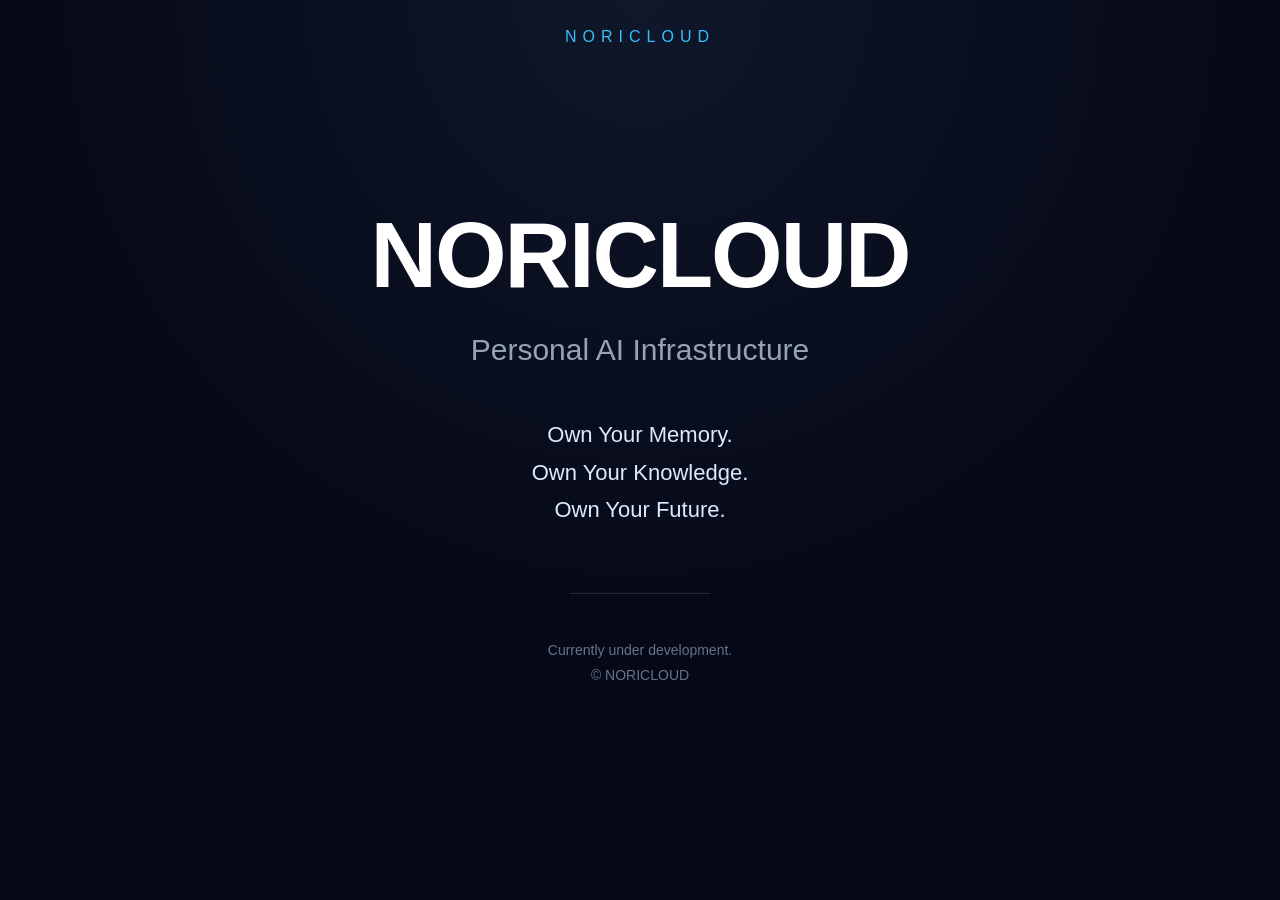
==== index.html @ ceeccc23 "Add files via upload" ====
<!DOCTYPE html>
<html lang="en">
<head>
<meta charset="UTF-8">
<meta name="viewport" content="width=device-width, initial-scale=1.0">
<title>NORICLOUD</title>
<style>
:root {
    --bg: #050816;
    --text: #ffffff;
    --muted: #94a3b8;
    --accent: #38bdf8;
    --line: rgba(255,255,255,0.12);
}

* {
    margin: 0;
    padding: 0;
    box-sizing: border-box;
}

html, body {
    width: 100%;
    height: 100%;
}

body {
    background: radial-gradient(circle at top, #0f172a 0%, #050816 60%);
    color: var(--text);
    font-family: Inter, -apple-system, BlinkMacSystemFont, "Segoe UI", sans-serif;
    min-height: 100vh;
    overflow: hidden;
}

.container {
    min-height: 100vh;
    display: flex;
    flex-direction: column;
    justify-content: center;
    align-items: center;
    padding: 48px 24px;
    text-align: center;
}

.logo {
    position: absolute;
    top: 28px;
    left: 50%;
    transform: translateX(-50%);
    font-size: 16px;
    letter-spacing: 6px;
    color: var(--accent);
    font-weight: 500;
}

.hero {
    max-width: 900px;
    width: 100%;
}

.hero h1 {
    font-size: clamp(56px, 10vw, 92px);
    font-weight: 800;
    letter-spacing: -2px;
    line-height: 0.95;
    margin-bottom: 28px;
}

.hero .subtitle {
    font-size: clamp(22px, 3vw, 30px);
    color: var(--muted);
    line-height: 1.5;
    margin-bottom: 44px;
}

.tagline {
    font-size: clamp(18px, 2.4vw, 22px);
    line-height: 1.7;
    color: #dbeafe;
}

.divider {
    width: 140px;
    height: 1px;
    background: var(--line);
    margin: 64px auto 44px;
}

.footer {
    margin-top: 10px;
    font-size: 14px;
    color: #64748b;
    line-height: 1.8;
}

@media (max-width: 640px) {
    body {
        overflow: auto;
    }

    .container {
        padding: 72px 20px 40px;
    }

    .logo {
        top: 20px;
        font-size: 14px;
        letter-spacing: 5px;
    }

    .divider {
        margin: 48px auto 32px;
    }
}
</style>
</head>
<body>
    <div class="container">
        <div class="logo">NORICLOUD</div>

        <section class="hero">
            <h1>NORICLOUD</h1>
            <div class="subtitle">Personal AI Infrastructure</div>

            <div class="tagline">
                Own Your Memory.<br>
                Own Your Knowledge.<br>
                Own Your Future.
            </div>

            <div class="divider"></div>

            <div class="footer">
                Currently under development.<br>
                © NORICLOUD
            </div>
        </section>
    </div>
</body>
</html>
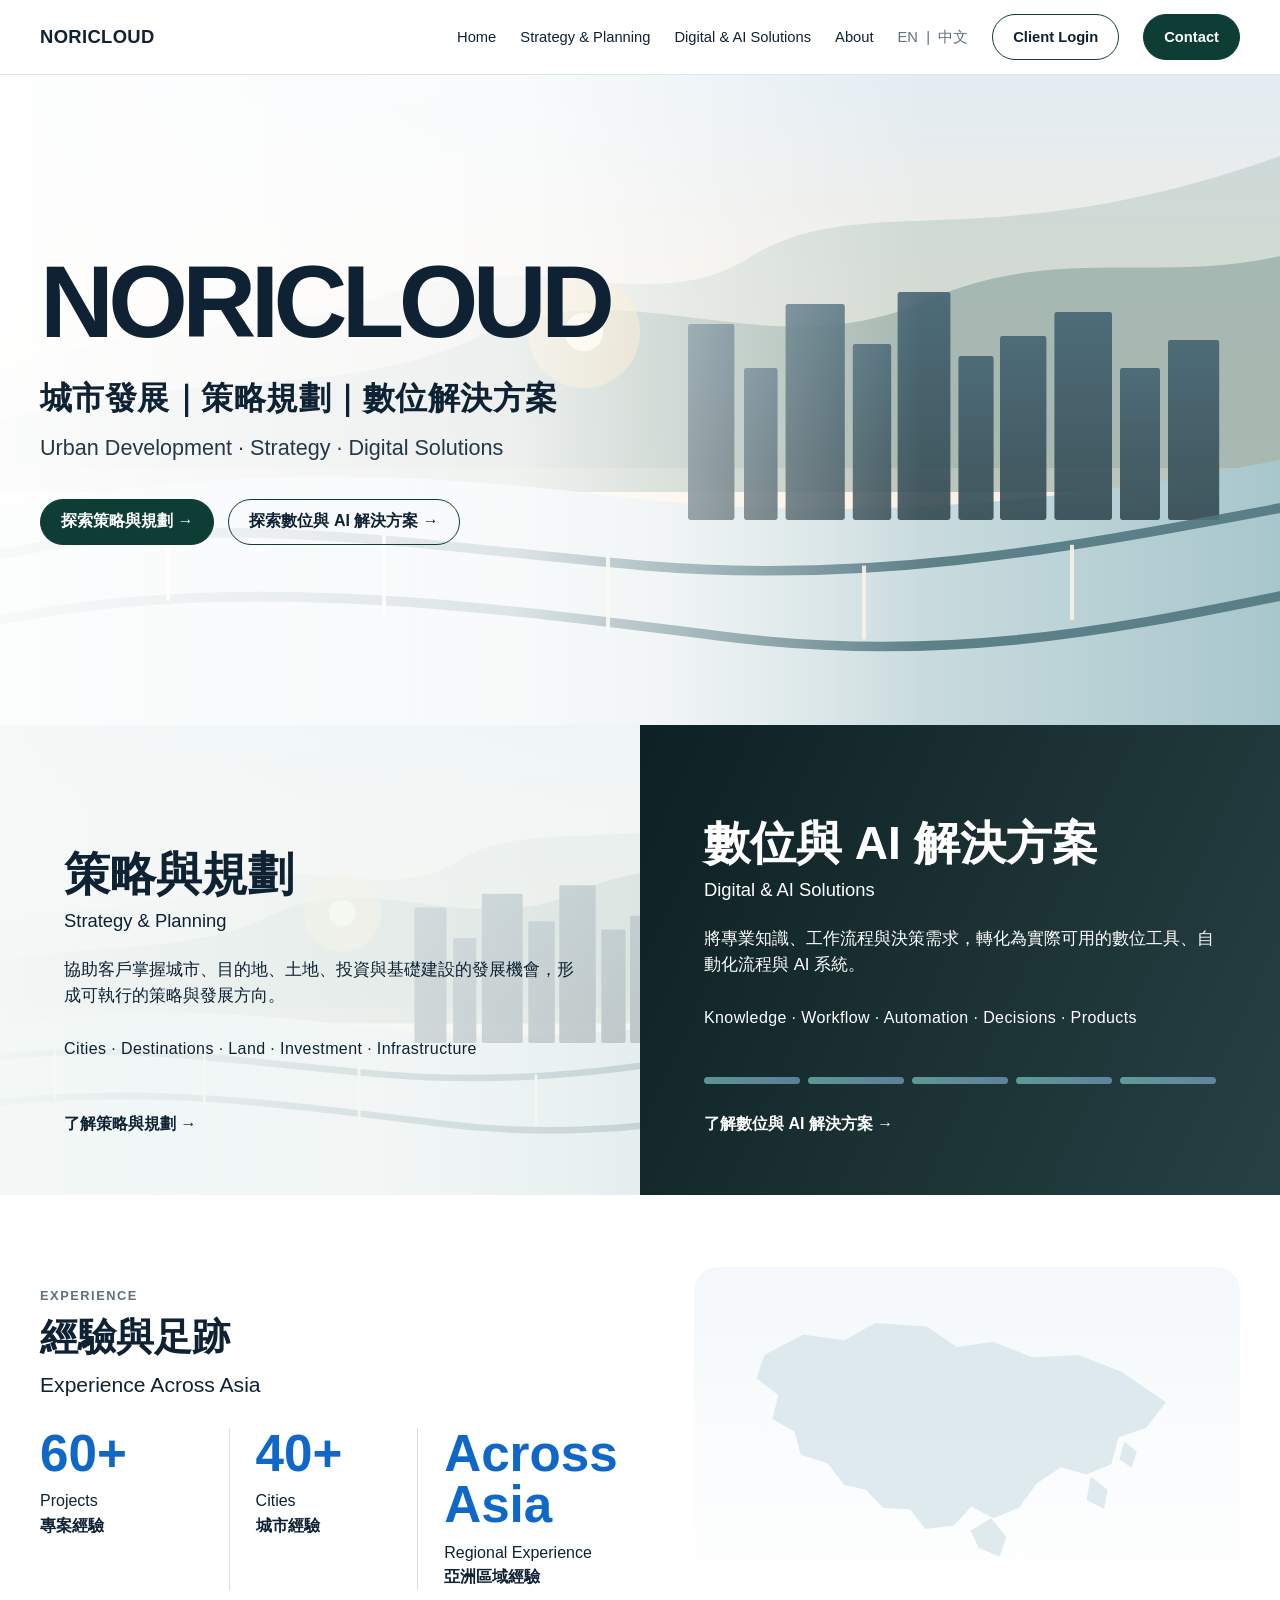
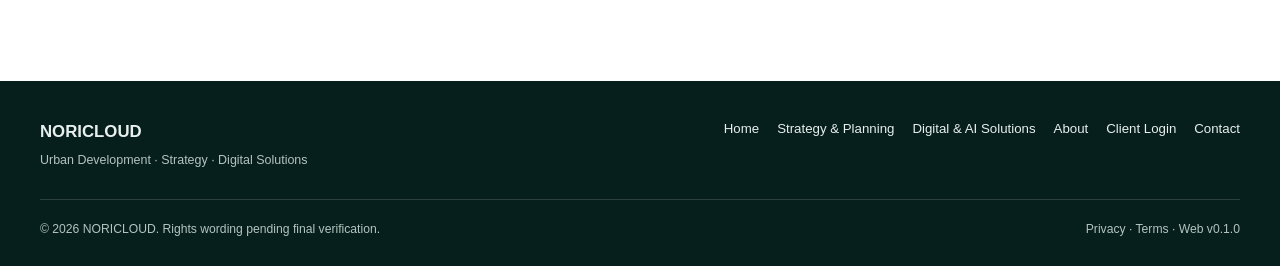
==== commit ade1eb2f: "Build responsive NORICLOUD homepage v0.1" ====
--- a/index.html
+++ b/index.html
@@ -1,140 +1,129 @@
-<!DOCTYPE html>
-<html lang="en">
-<head>
-<meta charset="UTF-8">
-<meta name="viewport" content="width=device-width, initial-scale=1.0">
-<title>NORICLOUD</title>
-<style>
-:root {
-    --bg: #050816;
-    --text: #ffffff;
-    --muted: #94a3b8;
-    --accent: #38bdf8;
-    --line: rgba(255,255,255,0.12);
-}
-
-* {
-    margin: 0;
-    padding: 0;
-    box-sizing: border-box;
-}
-
-html, body {
-    width: 100%;
-    height: 100%;
-}
-
-body {
-    background: radial-gradient(circle at top, #0f172a 0%, #050816 60%);
-    color: var(--text);
-    font-family: Inter, -apple-system, BlinkMacSystemFont, "Segoe UI", sans-serif;
-    min-height: 100vh;
-    overflow: hidden;
-}
-
-.container {
-    min-height: 100vh;
-    display: flex;
-    flex-direction: column;
-    justify-content: center;
-    align-items: center;
-    padding: 48px 24px;
-    text-align: center;
-}
-
-.logo {
-    position: absolute;
-    top: 28px;
-    left: 50%;
-    transform: translateX(-50%);
-    font-size: 16px;
-    letter-spacing: 6px;
-    color: var(--accent);
-    font-weight: 500;
-}
-
-.hero {
-    max-width: 900px;
-    width: 100%;
-}
-
-.hero h1 {
-    font-size: clamp(56px, 10vw, 92px);
-    font-weight: 800;
-    letter-spacing: -2px;
-    line-height: 0.95;
-    margin-bottom: 28px;
-}
-
-.hero .subtitle {
-    font-size: clamp(22px, 3vw, 30px);
-    color: var(--muted);
-    line-height: 1.5;
-    margin-bottom: 44px;
-}
-
-.tagline {
-    font-size: clamp(18px, 2.4vw, 22px);
-    line-height: 1.7;
-    color: #dbeafe;
-}
-
-.divider {
-    width: 140px;
-    height: 1px;
-    background: var(--line);
-    margin: 64px auto 44px;
-}
-
-.footer {
-    margin-top: 10px;
-    font-size: 14px;
-    color: #64748b;
-    line-height: 1.8;
-}
-
-@media (max-width: 640px) {
-    body {
-        overflow: auto;
-    }
-
-    .container {
-        padding: 72px 20px 40px;
-    }
-
-    .logo {
-        top: 20px;
-        font-size: 14px;
-        letter-spacing: 5px;
-    }
-
-    .divider {
-        margin: 48px auto 32px;
-    }
-}
-</style>
-</head>
-<body>
-    <div class="container">
-        <div class="logo">NORICLOUD</div>
-
-        <section class="hero">
-            <h1>NORICLOUD</h1>
-            <div class="subtitle">Personal AI Infrastructure</div>
-
-            <div class="tagline">
-                Own Your Memory.<br>
-                Own Your Knowledge.<br>
-                Own Your Future.
-            </div>
-
-            <div class="divider"></div>
-
-            <div class="footer">
-                Currently under development.<br>
-                © NORICLOUD
-            </div>
-        </section>
-    </div>
-</body>
+<!doctype html>
+<html lang="zh-Hant">
+<head>
+  <meta charset="utf-8">
+  <meta name="viewport" content="width=device-width,initial-scale=1">
+  <meta name="description" content="NORICLOUD — 城市發展、策略規劃與數位解決方案。">
+  <title>NORICLOUD | Urban Development · Strategy · Digital Solutions</title>
+  <link rel="stylesheet" href="styles.css">
+</head>
+<body>
+  <header class="site-header">
+    <div class="container header-inner">
+      <a class="brand" href="#top" aria-label="NORICLOUD Home">NORICLOUD</a>
+
+      <nav class="desktop-nav" aria-label="Primary">
+        <a href="#top">Home</a>
+        <a href="#strategy-planning">Strategy &amp; Planning</a>
+        <a href="#digital-ai">Digital &amp; AI Solutions</a>
+        <a href="about.html">About</a>
+        <span class="lang">EN&nbsp;&nbsp;|&nbsp;&nbsp;中文</span>
+        <a class="btn" href="client.html">Client Login</a>
+        <a class="btn btn-primary" href="mailto:hello@noricloud.net">Contact</a>
+      </nav>
+
+      <details class="mobile-menu">
+        <summary>Menu</summary>
+        <nav class="mobile-panel" aria-label="Mobile">
+          <a href="#top">Home</a>
+          <a href="#strategy-planning">Strategy &amp; Planning</a>
+          <a href="#digital-ai">Digital &amp; AI Solutions</a>
+          <a href="about.html">About</a>
+          <a href="client.html">Client Login</a>
+          <a href="mailto:hello@noricloud.net">Contact</a>
+          <span class="lang">EN | 中文</span>
+        </nav>
+      </details>
+    </div>
+  </header>
+
+  <main id="top">
+    <section class="hero" aria-labelledby="hero-title">
+      <div class="container hero-inner">
+        <div class="hero-copy">
+          <h1 id="hero-title">NORICLOUD</h1>
+          <p class="descriptor-zh">城市發展｜策略規劃｜數位解決方案</p>
+          <p class="descriptor-en">Urban Development · Strategy · Digital Solutions</p>
+          <div class="hero-actions">
+            <a class="btn btn-primary" href="#strategy-planning">探索策略與規劃 →</a>
+            <a class="btn" href="#digital-ai">探索數位與 AI 解決方案 →</a>
+          </div>
+        </div>
+      </div>
+    </section>
+
+    <section class="lanes" aria-label="NORICLOUD service lanes">
+      <article class="lane lane-strategy" id="strategy-planning">
+        <h2>策略與規劃</h2>
+        <p class="en">Strategy &amp; Planning</p>
+        <p>協助客戶掌握城市、目的地、土地、投資與基礎建設的發展機會，形成可執行的策略與發展方向。</p>
+        <p class="keywords">Cities · Destinations · Land · Investment · Infrastructure</p>
+        <a class="more" href="strategy-planning.html">了解策略與規劃 →</a>
+      </article>
+
+      <article class="lane lane-digital" id="digital-ai">
+        <h2>數位與 AI 解決方案</h2>
+        <p class="en">Digital &amp; AI Solutions</p>
+        <p>將專業知識、工作流程與決策需求，轉化為實際可用的數位工具、自動化流程與 AI 系統。</p>
+        <p class="keywords">Knowledge · Workflow · Automation · Decisions · Products</p>
+        <div class="digital-visual" aria-hidden="true">
+          <span class="digital-node"></span><span class="digital-node"></span><span class="digital-node"></span><span class="digital-node"></span><span class="digital-node"></span>
+        </div>
+        <a class="more" href="digital-ai.html">了解數位與 AI 解決方案 →</a>
+      </article>
+    </section>
+
+    <section class="experience" aria-labelledby="experience-title">
+      <div class="container experience-grid">
+        <div>
+          <div class="section-kicker">Experience</div>
+          <h2 class="section-title" id="experience-title">經驗與足跡<br><span style="font-weight:500;font-size:.55em">Experience Across Asia</span></h2>
+          <div class="metrics">
+            <div class="metric">
+              <strong>60+</strong>
+              <span>Projects</span>
+              <span class="cn">專案經驗</span>
+            </div>
+            <div class="metric">
+              <strong>40+</strong>
+              <span>Cities</span>
+              <span class="cn">城市經驗</span>
+            </div>
+            <div class="metric">
+              <strong>Across Asia</strong>
+              <span>Regional Experience</span>
+              <span class="cn">亞洲區域經驗</span>
+            </div>
+          </div>
+        </div>
+        <div class="asia-map" aria-label="Neutral Asia outline without project markers">
+          <img src="assets/asia-outline.svg" alt="Simplified Asia outline without project or city markers">
+        </div>
+      </div>
+    </section>
+  </main>
+
+  <footer class="site-footer">
+    <div class="container">
+      <div class="footer-main">
+        <div>
+          <div class="footer-brand">NORICLOUD</div>
+          <div class="footer-sub">Urban Development · Strategy · Digital Solutions</div>
+        </div>
+        <nav class="footer-links" aria-label="Footer">
+          <a href="#top">Home</a>
+          <a href="strategy-planning.html">Strategy &amp; Planning</a>
+          <a href="digital-ai.html">Digital &amp; AI Solutions</a>
+          <a href="about.html">About</a>
+          <a href="client.html">Client Login</a>
+          <a href="mailto:hello@noricloud.net">Contact</a>
+        </nav>
+      </div>
+      <div class="footer-bottom">
+        <span>© 2026 NORICLOUD. Rights wording pending final verification.</span>
+        <span>Privacy · Terms · Web v0.1.0</span>
+      </div>
+    </div>
+  </footer>
+</body>
 </html>
--- a/styles.css
+++ b/styles.css
@@ -0,0 +1,80 @@
+:root{
+  --bg:#f6f8f7;--surface:#ffffff;--surface-2:#eef3f1;--text:#0e2234;--muted:#60707d;--line:#d8e0dd;
+  --green:#0d3d35;--green-2:#174f45;--blue:#0f67c8;--dark:#061f1c;--white:#fff;
+  --radius:28px;--shadow:0 18px 60px rgba(12,33,43,.08);--max:1200px;
+}
+*{box-sizing:border-box}
+html{scroll-behavior:smooth}
+body{margin:0;font-family:-apple-system,BlinkMacSystemFont,"Segoe UI","Noto Sans TC","PingFang TC","Microsoft JhengHei",Arial,sans-serif;background:var(--bg);color:var(--text);line-height:1.55}
+a{color:inherit;text-decoration:none}
+img{max-width:100%;display:block}
+.container{width:min(calc(100% - 40px),var(--max));margin-inline:auto}
+.site-header{position:sticky;top:0;z-index:20;background:rgba(255,255,255,.92);backdrop-filter:blur(16px);border-bottom:1px solid rgba(216,224,221,.8)}
+.header-inner{min-height:74px;display:flex;align-items:center;gap:28px}
+.brand{font-size:1.15rem;font-weight:800;letter-spacing:.02em;margin-right:auto}
+.desktop-nav{display:flex;align-items:center;gap:24px;font-size:.92rem}
+.desktop-nav a:hover,.desktop-nav a:focus-visible{text-decoration:underline;text-underline-offset:5px}
+.lang{color:var(--muted)}
+.btn{display:inline-flex;align-items:center;justify-content:center;gap:10px;min-height:46px;padding:0 20px;border:1px solid var(--green);border-radius:999px;font-weight:700;transition:.2s ease;background:transparent}
+.btn:hover{transform:translateY(-1px)}
+.btn-primary{background:var(--green);color:var(--white)}
+.mobile-menu{display:none;margin-left:auto}
+.mobile-menu summary{list-style:none;cursor:pointer;font-weight:700}
+.mobile-menu summary::-webkit-details-marker{display:none}
+.mobile-menu[open] .mobile-panel{display:grid}
+.mobile-panel{position:absolute;right:20px;top:64px;min-width:240px;background:var(--surface);padding:18px;border:1px solid var(--line);border-radius:18px;box-shadow:var(--shadow);gap:12px}
+.hero{position:relative;overflow:hidden;min-height:650px;background:linear-gradient(90deg,rgba(255,255,255,.96) 0%,rgba(255,255,255,.82) 40%,rgba(255,255,255,.15) 72%),url("assets/hero-urban.svg") center/cover no-repeat}
+.hero-inner{min-height:650px;display:flex;align-items:center}
+.hero-copy{max-width:760px;padding:72px 0}
+.hero h1{font-size:clamp(3.4rem,8vw,7rem);line-height:.92;letter-spacing:-.055em;margin:0 0 24px;font-weight:850}
+.descriptor-zh{font-size:clamp(1.45rem,2.5vw,2.15rem);font-weight:750;letter-spacing:.015em;margin:0 0 8px}
+.descriptor-en{font-size:clamp(1.05rem,1.7vw,1.35rem);color:#243847;margin:0}
+.hero-actions{display:flex;gap:14px;flex-wrap:wrap;margin-top:34px}
+.lanes{display:grid;grid-template-columns:1fr 1fr}
+.lane{min-height:470px;padding:58px clamp(28px,5vw,72px);display:flex;flex-direction:column;justify-content:flex-end}
+.lane h2{font-size:clamp(2rem,3.6vw,3.2rem);line-height:1.05;margin:0 0 8px}
+.lane .en{font-size:1.15rem;margin:0 0 22px}
+.lane p{max-width:560px;font-size:1.05rem;margin:0 0 22px}
+.lane .keywords{font-size:1rem;letter-spacing:.025em;margin-top:6px}
+.lane .more{display:inline-flex;align-items:center;gap:10px;font-weight:800;margin-top:28px}
+.lane-strategy{background:linear-gradient(90deg,rgba(245,249,248,.97),rgba(245,249,248,.74)),url("assets/hero-urban.svg") 25% 55%/cover no-repeat;color:var(--text)}
+.lane-digital{background:linear-gradient(115deg,rgba(4,24,27,.96),rgba(9,37,41,.87));color:white}
+.digital-visual{margin-top:24px;display:grid;grid-template-columns:repeat(5,minmax(0,1fr));gap:8px}
+.digital-node{height:7px;border-radius:999px;background:linear-gradient(90deg,#7fd1c7,#84a9d7);opacity:.65}
+.experience{background:var(--surface);padding:72px 0}
+.experience-grid{display:grid;grid-template-columns:1.05fr .95fr;gap:50px;align-items:center}
+.section-kicker{font-size:.8rem;letter-spacing:.12em;text-transform:uppercase;color:var(--muted);font-weight:800;margin-bottom:10px}
+.section-title{font-size:clamp(2rem,3vw,3rem);margin:0 0 28px;line-height:1.1}
+.metrics{display:grid;grid-template-columns:repeat(3,1fr);gap:0}
+.metric{padding:0 26px;border-left:1px solid var(--line)}
+.metric:first-child{padding-left:0;border-left:0}
+.metric strong{display:block;color:var(--blue);font-size:clamp(2.3rem,4vw,4rem);line-height:1;margin-bottom:10px}
+.metric span{display:block}
+.metric .cn{font-weight:700}
+.asia-map{background:linear-gradient(180deg,#f4f8fa,#fff);border-radius:24px;padding:18px}
+.site-footer{background:var(--dark);color:#e8f0ed;padding:38px 0 28px}
+.footer-main{display:grid;grid-template-columns:1fr auto;gap:30px;align-items:start}
+.footer-brand{font-weight:800;font-size:1.05rem}
+.footer-sub{font-size:.78rem;color:#b4c4bf;margin-top:6px}
+.footer-links{display:flex;flex-wrap:wrap;gap:18px;font-size:.83rem;justify-content:flex-end}
+.footer-bottom{margin-top:28px;padding-top:20px;border-top:1px solid rgba(255,255,255,.15);display:flex;justify-content:space-between;gap:18px;color:#b4c4bf;font-size:.76rem;flex-wrap:wrap}
+@media(max-width:900px){
+  .desktop-nav{display:none}.mobile-menu{display:block}.header-inner{min-height:64px}
+  .hero,.hero-inner{min-height:560px}.hero{background:linear-gradient(180deg,rgba(255,255,255,.96) 0%,rgba(255,255,255,.84) 55%,rgba(255,255,255,.15) 100%),url("assets/hero-urban.svg") center/cover no-repeat}
+  .hero-copy{padding:58px 0 96px}.hero h1{font-size:clamp(3.4rem,14vw,6.1rem)}
+  .lanes{grid-template-columns:1fr}.lane{min-height:auto;padding:50px 28px}.lane p{max-width:none}
+  .experience-grid{grid-template-columns:1fr}.asia-map{max-width:620px}
+}
+@media(max-width:640px){
+  .container{width:min(calc(100% - 28px),var(--max))}
+  .brand{font-size:1rem}.hero-actions{display:grid;grid-template-columns:1fr}
+  .btn{width:100%}.descriptor-zh{font-size:1.35rem}.descriptor-en{font-size:1rem}
+  .metrics{grid-template-columns:1fr}.metric{border-left:0;border-top:1px solid var(--line);padding:20px 0}.metric:first-child{border-top:0;padding-top:0}
+  .footer-main{grid-template-columns:1fr}.footer-links{justify-content:flex-start}
+}
+@media(prefers-color-scheme:dark){
+  :root{--bg:#08110f;--surface:#0c1715;--surface-2:#10201d;--text:#edf5f2;--muted:#a3b4ae;--line:#29403a;--blue:#6eb5ff}
+  .site-header{background:rgba(8,17,15,.92)}.hero{background:linear-gradient(90deg,rgba(8,17,15,.95) 0%,rgba(8,17,15,.80) 42%,rgba(8,17,15,.16) 72%),url("assets/hero-urban.svg") center/cover no-repeat}
+  .descriptor-en{color:#cfddd8}.lane-strategy{background:linear-gradient(90deg,rgba(12,23,21,.97),rgba(12,23,21,.78)),url("assets/hero-urban.svg") 25% 55%/cover no-repeat}
+  .asia-map{background:#0e1b18}
+}
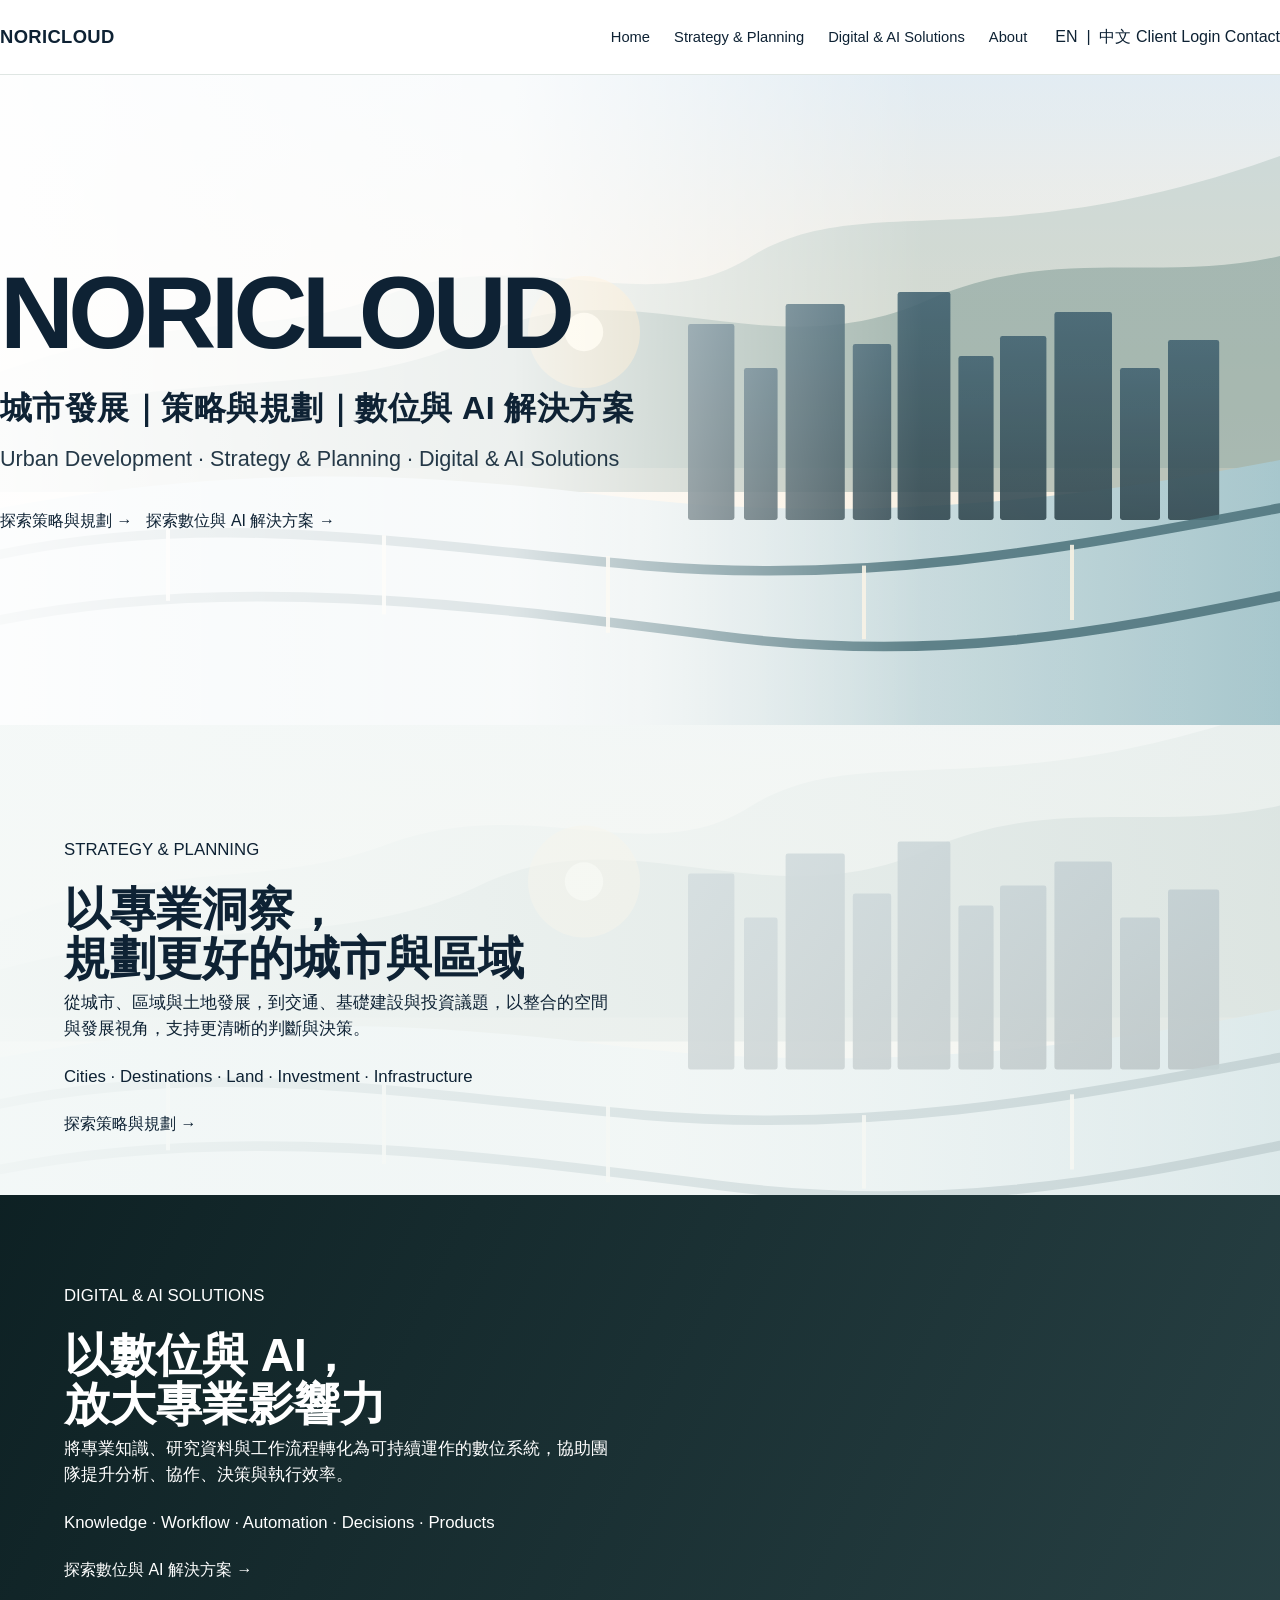
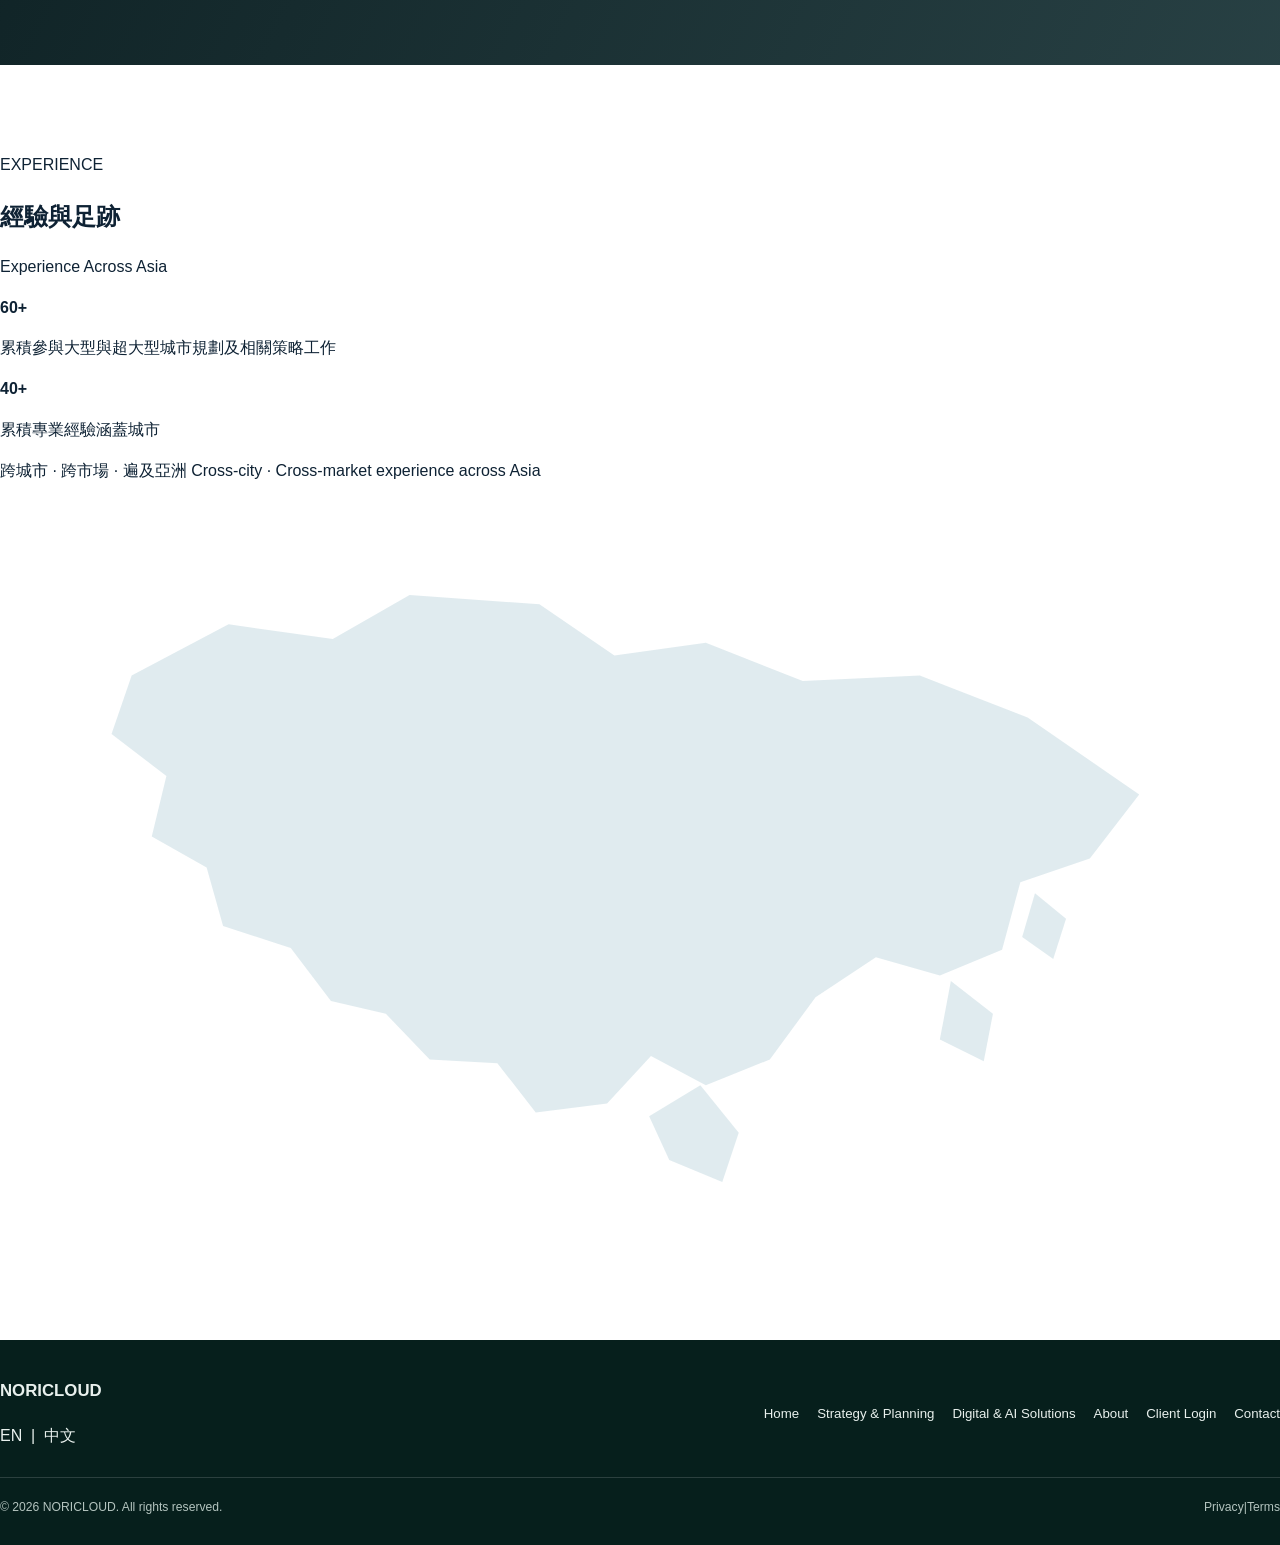
==== commit 30df062b: "Reconstruct PR-001 Home from accepted design baseline" ====
--- a/index.html
+++ b/index.html
@@ -3,35 +3,39 @@
 <head>
   <meta charset="utf-8">
   <meta name="viewport" content="width=device-width,initial-scale=1">
-  <meta name="description" content="NORICLOUD — 城市發展、策略規劃與數位解決方案。">
-  <title>NORICLOUD | Urban Development · Strategy · Digital Solutions</title>
+  <meta name="description" content="NORICLOUD — 城市發展、策略與規劃、數位與 AI 解決方案。">
+  <title>NORICLOUD | Urban Development · Strategy &amp; Planning · Digital &amp; AI Solutions</title>
   <link rel="stylesheet" href="styles.css">
 </head>
 <body>
   <header class="site-header">
-    <div class="container header-inner">
+    <div class="site-shell header-inner">
       <a class="brand" href="#top" aria-label="NORICLOUD Home">NORICLOUD</a>
 
-      <nav class="desktop-nav" aria-label="Primary">
-        <a href="#top">Home</a>
-        <a href="#strategy-planning">Strategy &amp; Planning</a>
-        <a href="#digital-ai">Digital &amp; AI Solutions</a>
+      <nav class="desktop-nav" aria-label="Primary navigation">
+        <a class="is-active" href="#top">Home</a>
+        <a href="strategy-planning.html">Strategy &amp; Planning</a>
+        <a href="digital-ai.html">Digital &amp; AI Solutions</a>
         <a href="about.html">About</a>
-        <span class="lang">EN&nbsp;&nbsp;|&nbsp;&nbsp;中文</span>
-        <a class="btn" href="client.html">Client Login</a>
-        <a class="btn btn-primary" href="mailto:hello@noricloud.net">Contact</a>
       </nav>
 
+      <div class="header-actions">
+        <span class="language-switch" aria-label="Language switch">EN&nbsp;&nbsp;|&nbsp;&nbsp;中文</span>
+        <span class="header-divider" aria-hidden="true"></span>
+        <a href="client.html">Client Login</a>
+        <a href="mailto:contact@noricloud.net">Contact</a>
+      </div>
+
       <details class="mobile-menu">
-        <summary>Menu</summary>
-        <nav class="mobile-panel" aria-label="Mobile">
+        <summary aria-label="Open navigation">Menu</summary>
+        <nav class="mobile-panel" aria-label="Mobile navigation">
           <a href="#top">Home</a>
-          <a href="#strategy-planning">Strategy &amp; Planning</a>
-          <a href="#digital-ai">Digital &amp; AI Solutions</a>
+          <a href="strategy-planning.html">Strategy &amp; Planning</a>
+          <a href="digital-ai.html">Digital &amp; AI Solutions</a>
           <a href="about.html">About</a>
           <a href="client.html">Client Login</a>
-          <a href="mailto:hello@noricloud.net">Contact</a>
-          <span class="lang">EN | 中文</span>
+          <a href="mailto:contact@noricloud.net">Contact</a>
+          <span class="language-switch">EN | 中文</span>
         </nav>
       </details>
     </div>
@@ -39,91 +43,96 @@
 
   <main id="top">
     <section class="hero" aria-labelledby="hero-title">
-      <div class="container hero-inner">
+      <div class="hero-media" aria-hidden="true"></div>
+      <div class="hero-shade" aria-hidden="true"></div>
+      <div class="site-shell hero-inner">
         <div class="hero-copy">
           <h1 id="hero-title">NORICLOUD</h1>
-          <p class="descriptor-zh">城市發展｜策略規劃｜數位解決方案</p>
-          <p class="descriptor-en">Urban Development · Strategy · Digital Solutions</p>
+          <p class="descriptor-zh">城市發展｜策略與規劃｜數位與 AI 解決方案</p>
+          <p class="descriptor-en">Urban Development · Strategy &amp; Planning · Digital &amp; AI Solutions</p>
           <div class="hero-actions">
-            <a class="btn btn-primary" href="#strategy-planning">探索策略與規劃 →</a>
-            <a class="btn" href="#digital-ai">探索數位與 AI 解決方案 →</a>
+            <a class="hero-link" href="#strategy-planning">探索策略與規劃 <span aria-hidden="true">→</span></a>
+            <a class="hero-link" href="#digital-ai">探索數位與 AI 解決方案 <span aria-hidden="true">→</span></a>
           </div>
         </div>
       </div>
     </section>
 
-    <section class="lanes" aria-label="NORICLOUD service lanes">
+    <section class="two-lanes" aria-label="NORICLOUD primary capability paths">
       <article class="lane lane-strategy" id="strategy-planning">
-        <h2>策略與規劃</h2>
-        <p class="en">Strategy &amp; Planning</p>
-        <p>協助客戶掌握城市、目的地、土地、投資與基礎建設的發展機會，形成可執行的策略與發展方向。</p>
-        <p class="keywords">Cities · Destinations · Land · Investment · Infrastructure</p>
-        <a class="more" href="strategy-planning.html">了解策略與規劃 →</a>
+        <div class="lane-copy">
+          <p class="lane-kicker">STRATEGY &amp; PLANNING</p>
+          <h2>以專業洞察，<br>規劃更好的城市與區域</h2>
+          <p class="lane-summary">從城市、區域與土地發展，到交通、基礎建設與投資議題，以整合的空間與發展視角，支持更清晰的判斷與決策。</p>
+          <p class="lane-scope">Cities · Destinations · Land · Investment · Infrastructure</p>
+          <a class="lane-link" href="strategy-planning.html">探索策略與規劃 <span aria-hidden="true">→</span></a>
+        </div>
+        <div class="lane-visual strategy-visual" role="img" aria-label="Strategy and planning visual placeholder showing spatial planning and infrastructure relationships"></div>
       </article>
 
       <article class="lane lane-digital" id="digital-ai">
-        <h2>數位與 AI 解決方案</h2>
-        <p class="en">Digital &amp; AI Solutions</p>
-        <p>將專業知識、工作流程與決策需求，轉化為實際可用的數位工具、自動化流程與 AI 系統。</p>
-        <p class="keywords">Knowledge · Workflow · Automation · Decisions · Products</p>
-        <div class="digital-visual" aria-hidden="true">
-          <span class="digital-node"></span><span class="digital-node"></span><span class="digital-node"></span><span class="digital-node"></span><span class="digital-node"></span>
+        <div class="lane-copy">
+          <p class="lane-kicker">DIGITAL &amp; AI SOLUTIONS</p>
+          <h2>以數位與 AI，<br>放大專業影響力</h2>
+          <p class="lane-summary">將專業知識、研究資料與工作流程轉化為可持續運作的數位系統，協助團隊提升分析、協作、決策與執行效率。</p>
+          <p class="lane-scope">Knowledge · Workflow · Automation · Decisions · Products</p>
+          <a class="lane-link" href="digital-ai.html">探索數位與 AI 解決方案 <span aria-hidden="true">→</span></a>
         </div>
-        <a class="more" href="digital-ai.html">了解數位與 AI 解決方案 →</a>
+        <div class="lane-visual digital-visual" role="img" aria-label="Digital and AI visual placeholder showing professional knowledge becoming structured workflows and decision support"></div>
       </article>
     </section>
 
     <section class="experience" aria-labelledby="experience-title">
-      <div class="container experience-grid">
-        <div>
-          <div class="section-kicker">Experience</div>
-          <h2 class="section-title" id="experience-title">經驗與足跡<br><span style="font-weight:500;font-size:.55em">Experience Across Asia</span></h2>
-          <div class="metrics">
-            <div class="metric">
+      <div class="site-shell experience-layout">
+        <div class="experience-copy">
+          <p class="experience-kicker">EXPERIENCE</p>
+          <h2 id="experience-title">經驗與足跡</h2>
+          <p class="experience-en">Experience Across Asia</p>
+
+          <div class="experience-metrics">
+            <div class="experience-metric">
               <strong>60+</strong>
-              <span>Projects</span>
-              <span class="cn">專案經驗</span>
+              <p>累積參與大型與超大型城市規劃及相關策略工作</p>
             </div>
-            <div class="metric">
+            <div class="experience-metric">
               <strong>40+</strong>
-              <span>Cities</span>
-              <span class="cn">城市經驗</span>
-            </div>
-            <div class="metric">
-              <strong>Across Asia</strong>
-              <span>Regional Experience</span>
-              <span class="cn">亞洲區域經驗</span>
+              <p>累積專業經驗涵蓋城市</p>
             </div>
           </div>
+
+          <p class="experience-footprint">
+            <span>跨城市 · 跨市場 · 遍及亞洲</span>
+            <span>Cross-city · Cross-market experience across Asia</span>
+          </p>
         </div>
-        <div class="asia-map" aria-label="Neutral Asia outline without project markers">
-          <img src="assets/asia-outline.svg" alt="Simplified Asia outline without project or city markers">
+
+        <div class="experience-map" aria-label="Asia geographic context without project markers">
+          <img src="assets/asia-outline.svg" alt="Simplified Asia geographic context without project or city markers">
         </div>
       </div>
     </section>
   </main>
 
   <footer class="site-footer">
-    <div class="container">
-      <div class="footer-main">
-        <div>
-          <div class="footer-brand">NORICLOUD</div>
-          <div class="footer-sub">Urban Development · Strategy · Digital Solutions</div>
-        </div>
-        <nav class="footer-links" aria-label="Footer">
+    <div class="site-shell">
+      <div class="footer-top">
+        <a class="footer-brand" href="#top">NORICLOUD</a>
+        <nav class="footer-links" aria-label="Footer navigation">
           <a href="#top">Home</a>
           <a href="strategy-planning.html">Strategy &amp; Planning</a>
           <a href="digital-ai.html">Digital &amp; AI Solutions</a>
           <a href="about.html">About</a>
           <a href="client.html">Client Login</a>
-          <a href="mailto:hello@noricloud.net">Contact</a>
+          <a href="mailto:contact@noricloud.net">Contact</a>
         </nav>
+        <span class="footer-language">EN&nbsp;&nbsp;|&nbsp;&nbsp;中文</span>
       </div>
+
       <div class="footer-bottom">
-        <span>© 2026 NORICLOUD. Rights wording pending final verification.</span>
-        <span>Privacy · Terms · Web v0.1.0</span>
+        <span>© 2026 NORICLOUD. All rights reserved.</span>
+        <span class="footer-legal"><a href="privacy.html">Privacy</a><span aria-hidden="true">|</span><a href="terms.html">Terms</a></span>
       </div>
     </div>
   </footer>
 </body>
-</html>+</html>
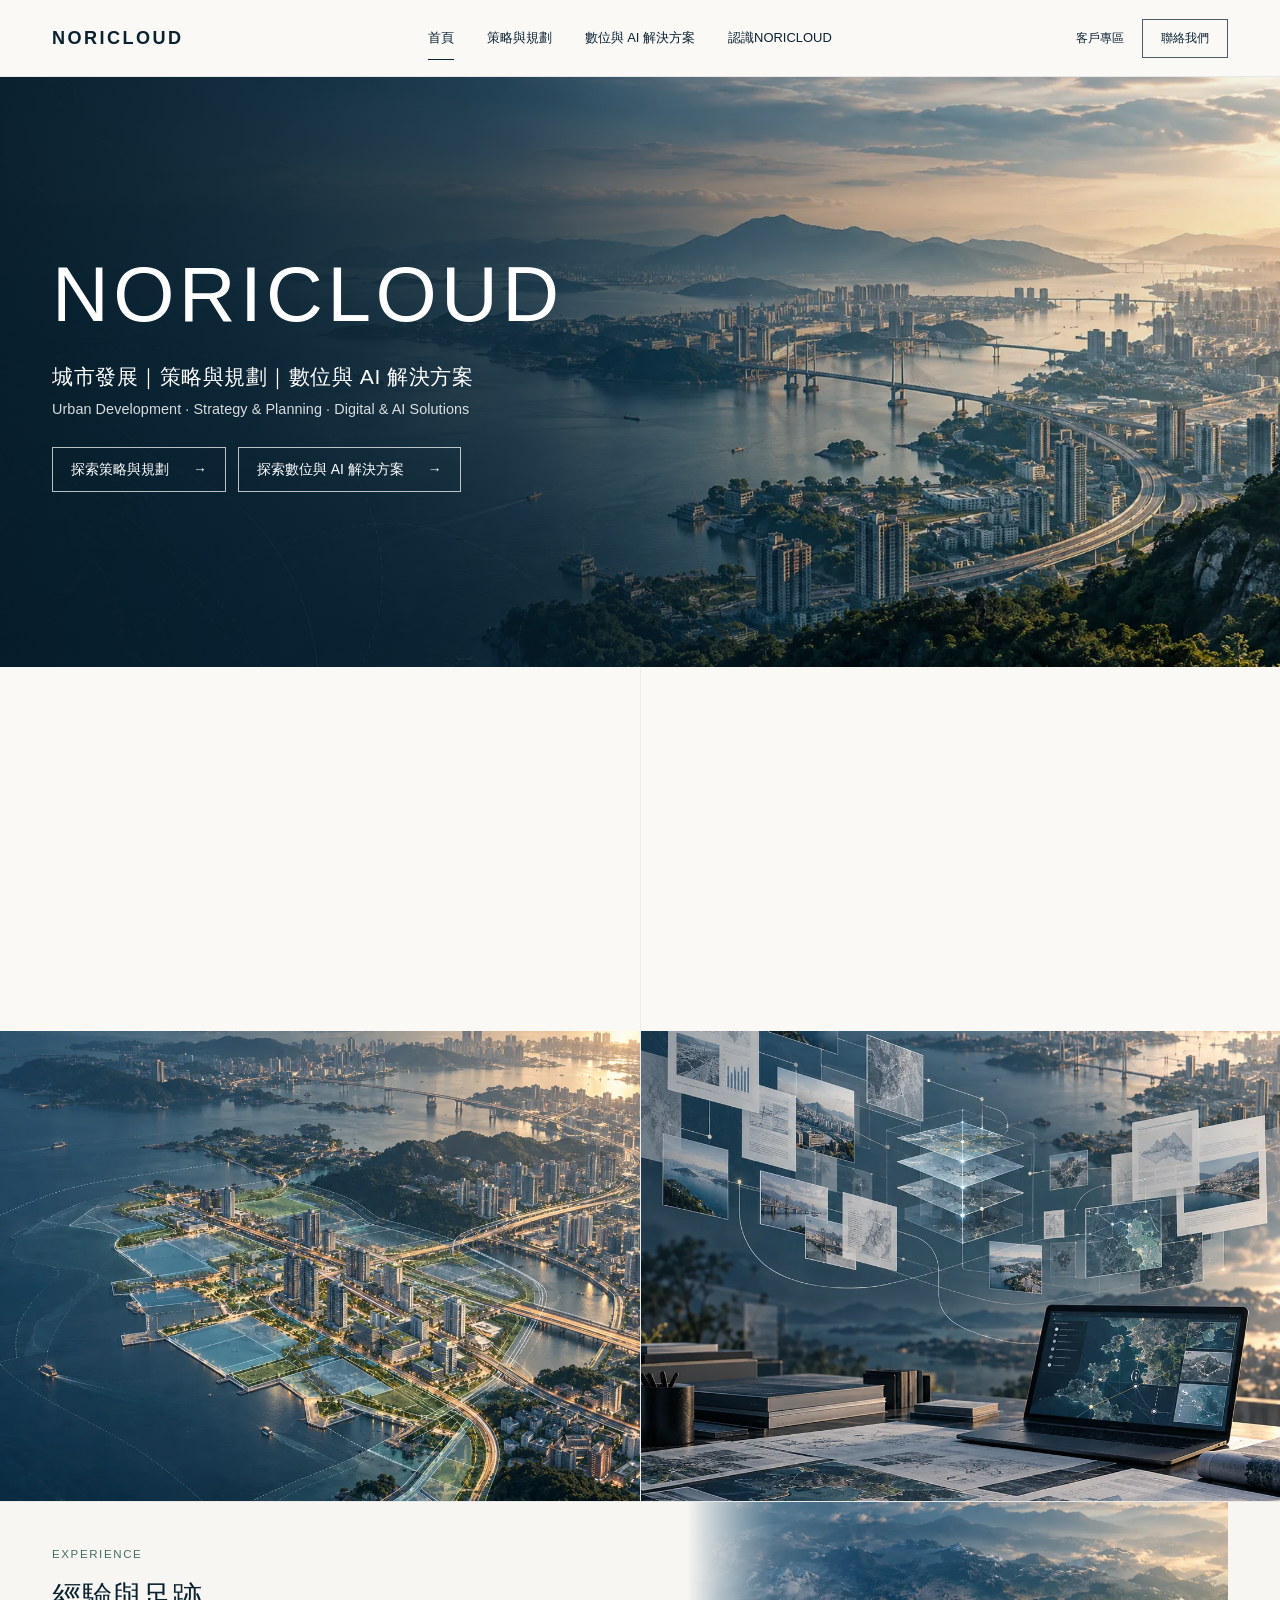
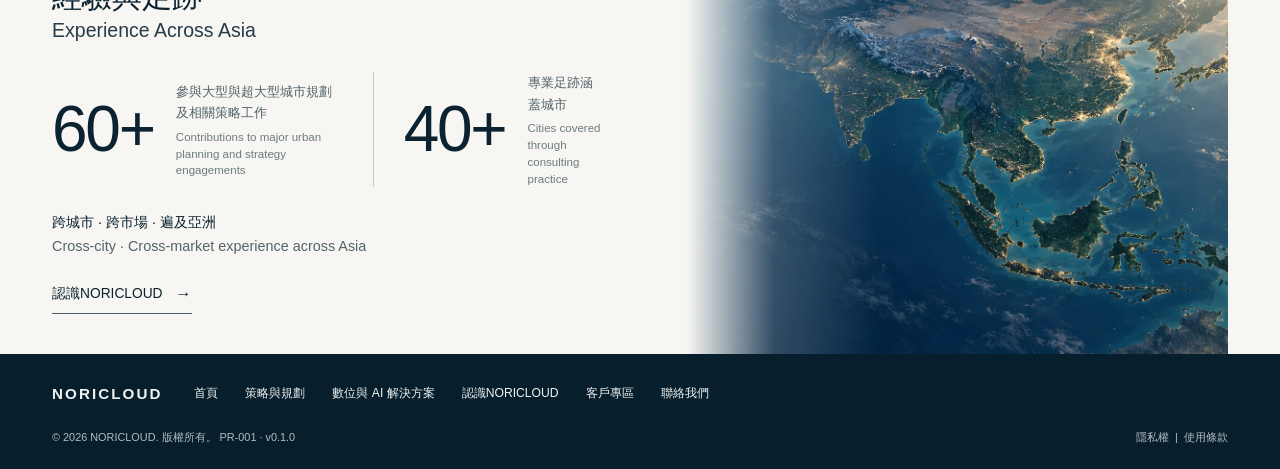
==== commit af7c60e8: "PR-001: promote accepted preview v0.1.0-preview.3 to production v0.1.0" ====
--- a/index.html
+++ b/index.html
@@ -1,138 +1,356 @@
-<!doctype html>
+<!DOCTYPE html>
+
 <html lang="zh-Hant">
 <head>
-  <meta charset="utf-8">
-  <meta name="viewport" content="width=device-width,initial-scale=1">
-  <meta name="description" content="NORICLOUD — 城市發展、策略與規劃、數位與 AI 解決方案。">
-  <title>NORICLOUD | Urban Development · Strategy &amp; Planning · Digital &amp; AI Solutions</title>
-  <link rel="stylesheet" href="styles.css">
+<meta charset="utf-8"/>
+<meta content="width=device-width,initial-scale=1" name="viewport"/>
+<meta content="NORICLOUD — 城市發展、策略與規劃、數位與 AI 解決方案。" name="description"/>
+<title>NORICLOUD | Urban Development · Strategy &amp; Planning · Digital &amp; AI Solutions</title>
+<style>
+:root{
+  --paper:#f5f3ee; --paper2:#faf9f6; --ink:#0b2231; --muted:#53636d;
+  --navy:#071e2c; --line:rgba(11,34,49,.12); --white:#fff; --accent:#456f63; --max:1580px;
+}
+*{box-sizing:border-box} html{scroll-behavior:smooth}
+body{margin:0;background:var(--paper);color:var(--ink);
+font-family:"Segoe UI","Noto Sans TC","PingFang TC","Microsoft JhengHei",Arial,sans-serif;line-height:1.65}
+a{color:inherit;text-decoration:none} img{display:block;max-width:100%}
+.shell{width:min(calc(100% - 104px),var(--max));margin:auto}
+
+/* Header */
+header{position:sticky;top:0;z-index:30;background:rgba(250,249,246,.97);
+border-bottom:1px solid rgba(11,34,49,.08);backdrop-filter:blur(14px)}
+.header{height:76px;display:grid;grid-template-columns:auto 1fr auto;align-items:center;gap:40px}
+.brand,.footer-brand{font-family:"Segoe UI","Noto Sans TC","Microsoft JhengHei",Arial,sans-serif;letter-spacing:.12em;font-weight:700}
+.brand{font-size:1.13rem;line-height:1;letter-spacing:.135em}
+.mainnav{justify-self:center;display:flex;gap:33px;font:400 .81rem "Segoe UI","Noto Sans TC","Microsoft JhengHei",Arial,sans-serif}
+.mainnav a{height:76px;display:flex;align-items:center;position:relative;white-space:nowrap}
+.mainnav .active:after{content:"";position:absolute;left:0;right:0;bottom:16px;height:1px;background:var(--ink)}
+.actions{display:flex;align-items:center;gap:18px;font:400 .78rem "Segoe UI","Noto Sans TC","Microsoft JhengHei",Arial,sans-serif;white-space:nowrap}
+.sep{width:1px;height:14px;background:var(--line)}
+.lang-switch{display:inline-flex;align-items:center;gap:8px;color:#6f7d84}
+.lang-switch strong{font-weight:600;color:var(--ink)}
+.lang-sep{color:#9ca7ac}
+.contact-button{
+  display:inline-flex;
+  align-items:center;
+  justify-content:center;
+  min-height:39px;
+  padding:0 18px;
+  border:1px solid rgba(11,34,49,.72);
+  font-weight:400;
+  transition:background .18s ease,color .18s ease;
+}
+.contact-button:hover,.contact-button:focus-visible{background:var(--ink);color:white}
+
+
+.mobile-menu{
+  display:none;
+  justify-self:end;
+  position:relative;
+}
+.mobile-menu summary{
+  list-style:none;
+  cursor:pointer;
+  font:500 .8rem "Segoe UI","Noto Sans TC","Microsoft JhengHei",Arial,sans-serif;
+  color:var(--ink);
+}
+.mobile-menu summary::-webkit-details-marker{display:none}
+.mobile-panel{
+  position:absolute;
+  top:34px;
+  right:0;
+  z-index:50;
+  min-width:255px;
+  display:grid;
+  gap:13px;
+  padding:22px 22px 20px;
+  background:rgba(250,249,246,.99);
+  border:1px solid rgba(11,34,49,.10);
+  box-shadow:0 18px 42px rgba(7,30,44,.11);
+}
+.mobile-panel a{font-size:.88rem}
+.mobile-language{
+  margin-top:5px;
+  padding-top:12px;
+  border-top:1px solid rgba(11,34,49,.09);
+  font-size:.78rem;
+  color:#65747c;
+}
+
+/* Hero */
+.hero{position:relative;min-height:590px;color:#fff;overflow:hidden}
+.hero-bg{position:absolute;inset:0;background:url("[data-uri]") 56% 46%/cover no-repeat;transform:scale(1.005)}
+.hero:after{content:"";position:absolute;inset:0;background:
+linear-gradient(90deg,rgba(4,24,36,.86) 0%,rgba(4,24,36,.58) 36%,rgba(4,24,36,.16) 67%,rgba(4,24,36,.03) 100%)}
+.hero-inner{position:relative;z-index:2;min-height:590px;display:flex;align-items:center}
+.hero-copy{width:min(720px,61%);padding:62px 0 58px}
+.hero h1{margin:0 0 28px;font:500 clamp(4.55rem,6.15vw,6.35rem)/.98 "Segoe UI","Noto Sans TC","Microsoft JhengHei",Arial,sans-serif;letter-spacing:.055em}
+.zh{margin:0;font-family:"Segoe UI","Noto Sans TC","PingFang TC","Microsoft JhengHei",Arial,sans-serif;font-size:clamp(1.28rem,1.65vw,1.58rem);font-weight:300;letter-spacing:.025em;line-height:1.55}
+.en{margin:8px 0 0;font:400 clamp(.9rem,1vw,1rem) "Segoe UI","Noto Sans TC","Microsoft JhengHei",Arial,sans-serif;letter-spacing:.005em;opacity:.84}
+.hero-actions{display:flex;gap:12px;margin-top:30px;flex-wrap:wrap}
+.hero-actions a{min-height:45px;border:1px solid rgba(255,255,255,.72);padding:0 18px;display:inline-flex;align-items:center;gap:24px;font-size:.87rem;font-weight:500}
+.hero-actions a:hover{background:#fff;color:var(--ink)}
+
+/* Two primary lanes */
+.lanes{display:grid;grid-template-columns:1fr 1fr;background:var(--paper2)}
+.lane{min-width:0;position:relative}.lane+.lane{border-left:1px solid rgba(11,34,49,.05)}
+.lane-copy{min-height:335px;padding:48px clamp(38px,4.2vw,74px) 31px;display:flex;flex-direction:column;align-items:flex-start}
+.kicker{margin:0 0 18px;font:500 .72rem "Segoe UI","Noto Sans TC","Microsoft JhengHei",Arial,sans-serif;letter-spacing:.14em;color:var(--accent)}
+.lane h2{margin:0 0 22px;font:300 clamp(2.15rem,2.65vw,2.9rem)/1.3 "Segoe UI","Noto Sans TC","PingFang TC","Microsoft JhengHei",Arial,sans-serif;letter-spacing:.005em}
+.summary{margin:0 0 16px;max-width:560px;color:#4d5f69;font-size:.94rem;font-weight:400;line-height:1.9}
+.scope{margin:0;font:400 .84rem "Segoe UI","Noto Sans TC","Microsoft JhengHei",Arial,sans-serif;letter-spacing:.01em;color:#5b6a72}
+.more{margin-top:auto;padding-top:26px;padding-bottom:5px;border-bottom:1px solid rgba(11,34,49,.72);display:inline-flex;gap:23px;font-weight:500;font-size:.89rem}
+.visual{height:470px;background-size:cover;background-position:center}
+.strategy{background-image:linear-gradient(180deg,rgba(250,249,246,.04),rgba(250,249,246,0)),url("[data-uri]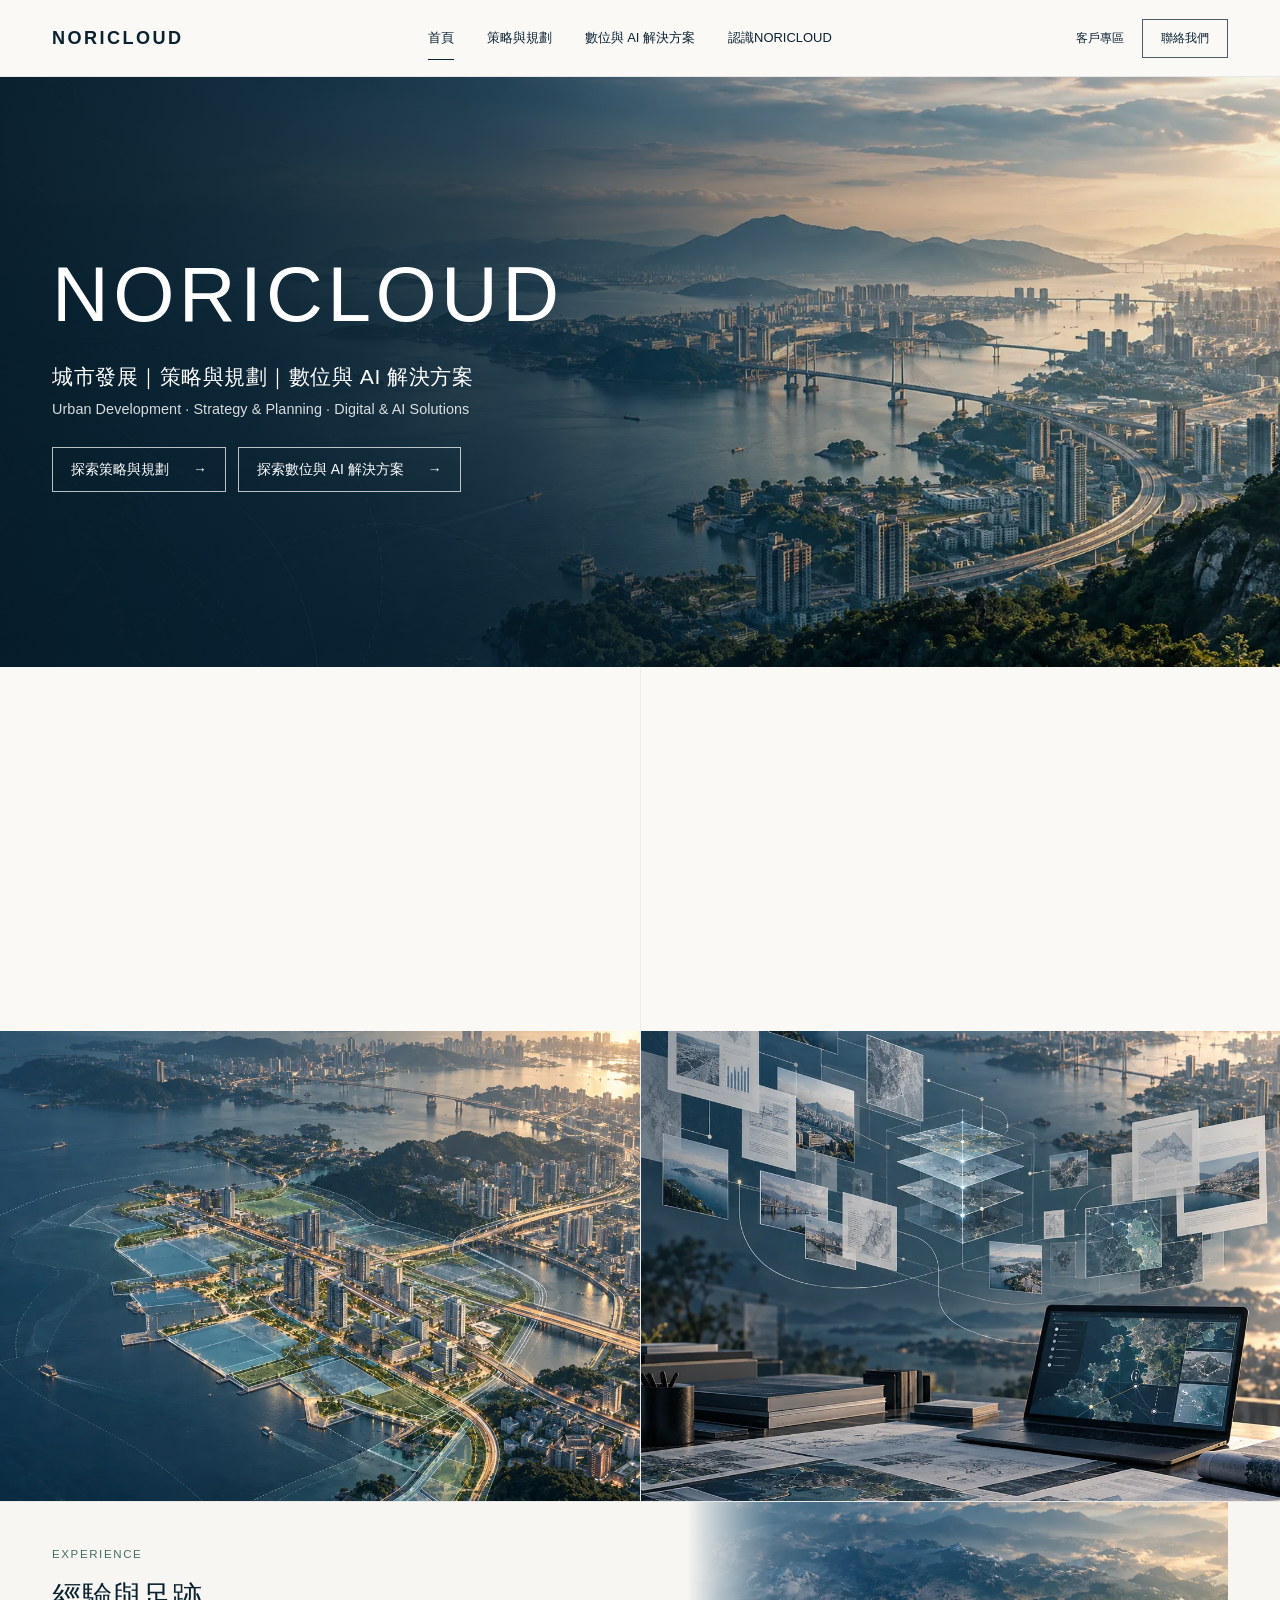
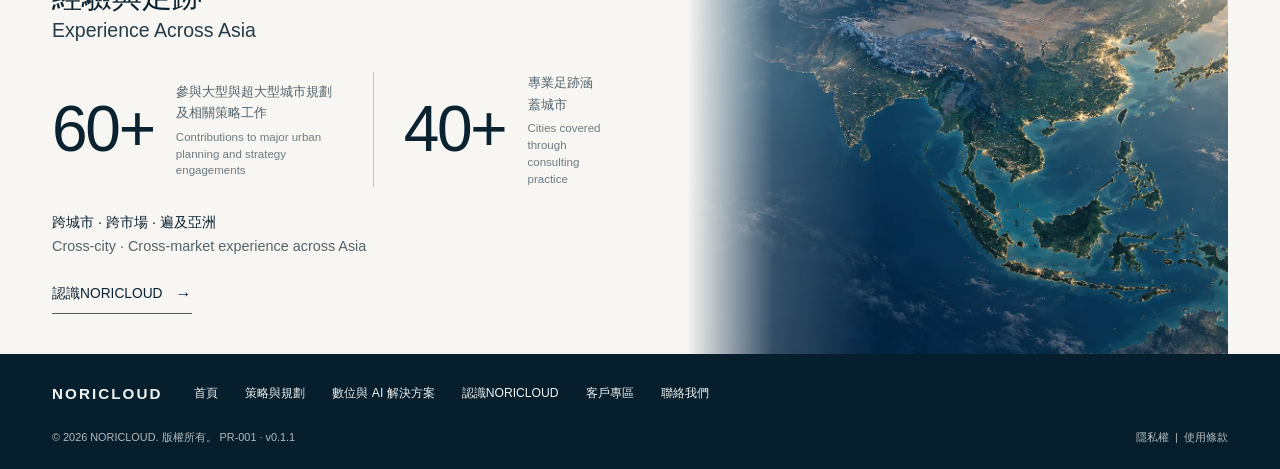
==== commit 40138582: "PR-001: connect Client Login to client.noricloud.net (index.html)" ====
--- a/index.html
+++ b/index.html
@@ -211,7 +211,7 @@
 </nav>
 <div class="actions">
 
-<a data-preview-pending="client-login" href="#" title="Client Portal — preview target pending">客戶專區</a>
+<a href="https://client.noricloud.net" title="NORICLOUD Client Portal">客戶專區</a>
 <a class="contact-button" href="/contact/">聯絡我們</a>
 </div>
 <details class="mobile-menu">
@@ -221,7 +221,7 @@
 <a href="/strategy-planning/">策略與規劃</a>
 <a href="/digital-ai/">數位與 AI 解決方案</a>
 <a href="/about/">認識NORICLOUD</a>
-<a data-preview-pending="client-login" href="#" title="Client Portal — preview target pending">客戶專區</a>
+<a href="https://client.noricloud.net" title="NORICLOUD Client Portal">客戶專區</a>
 <a href="/contact/">聯絡我們</a>
 
 </nav>
@@ -287,11 +287,11 @@
 <div class="footer-top">
 <a class="footer-brand" href="/">NORICLOUD</a>
 <div class="footer-links">
-<a href="/">首頁</a><a href="/strategy-planning/">策略與規劃</a><a href="/digital-ai/">數位與 AI 解決方案</a><a href="/about/">認識NORICLOUD</a><a data-preview-pending="client-login" href="#" title="Client Portal — preview target pending">客戶專區</a><a href="/contact/">聯絡我們</a>
-</div>
-
-</div>
-<div class="footer-bottom"><span>© 2026 NORICLOUD. 版權所有。 <span data-site-version>PR-001 · Preview</span></span><span><a href="/privacy/">隱私權</a> &nbsp;|&nbsp; <a href="/terms/">使用條款</a></span></div>
+<a href="/">首頁</a><a href="/strategy-planning/">策略與規劃</a><a href="/digital-ai/">數位與 AI 解決方案</a><a href="/about/">認識NORICLOUD</a><a href="https://client.noricloud.net" title="NORICLOUD Client Portal">客戶專區</a><a href="/contact/">聯絡我們</a>
+</div>
+
+</div>
+<div class="footer-bottom"><span>© 2026 NORICLOUD. 版權所有。 <span data-site-version>PR-001 · v0.1.0</span></span><span><a href="/privacy/">隱私權</a> &nbsp;|&nbsp; <a href="/terms/">使用條款</a></span></div>
 </div>
 </footer>
 <script>
